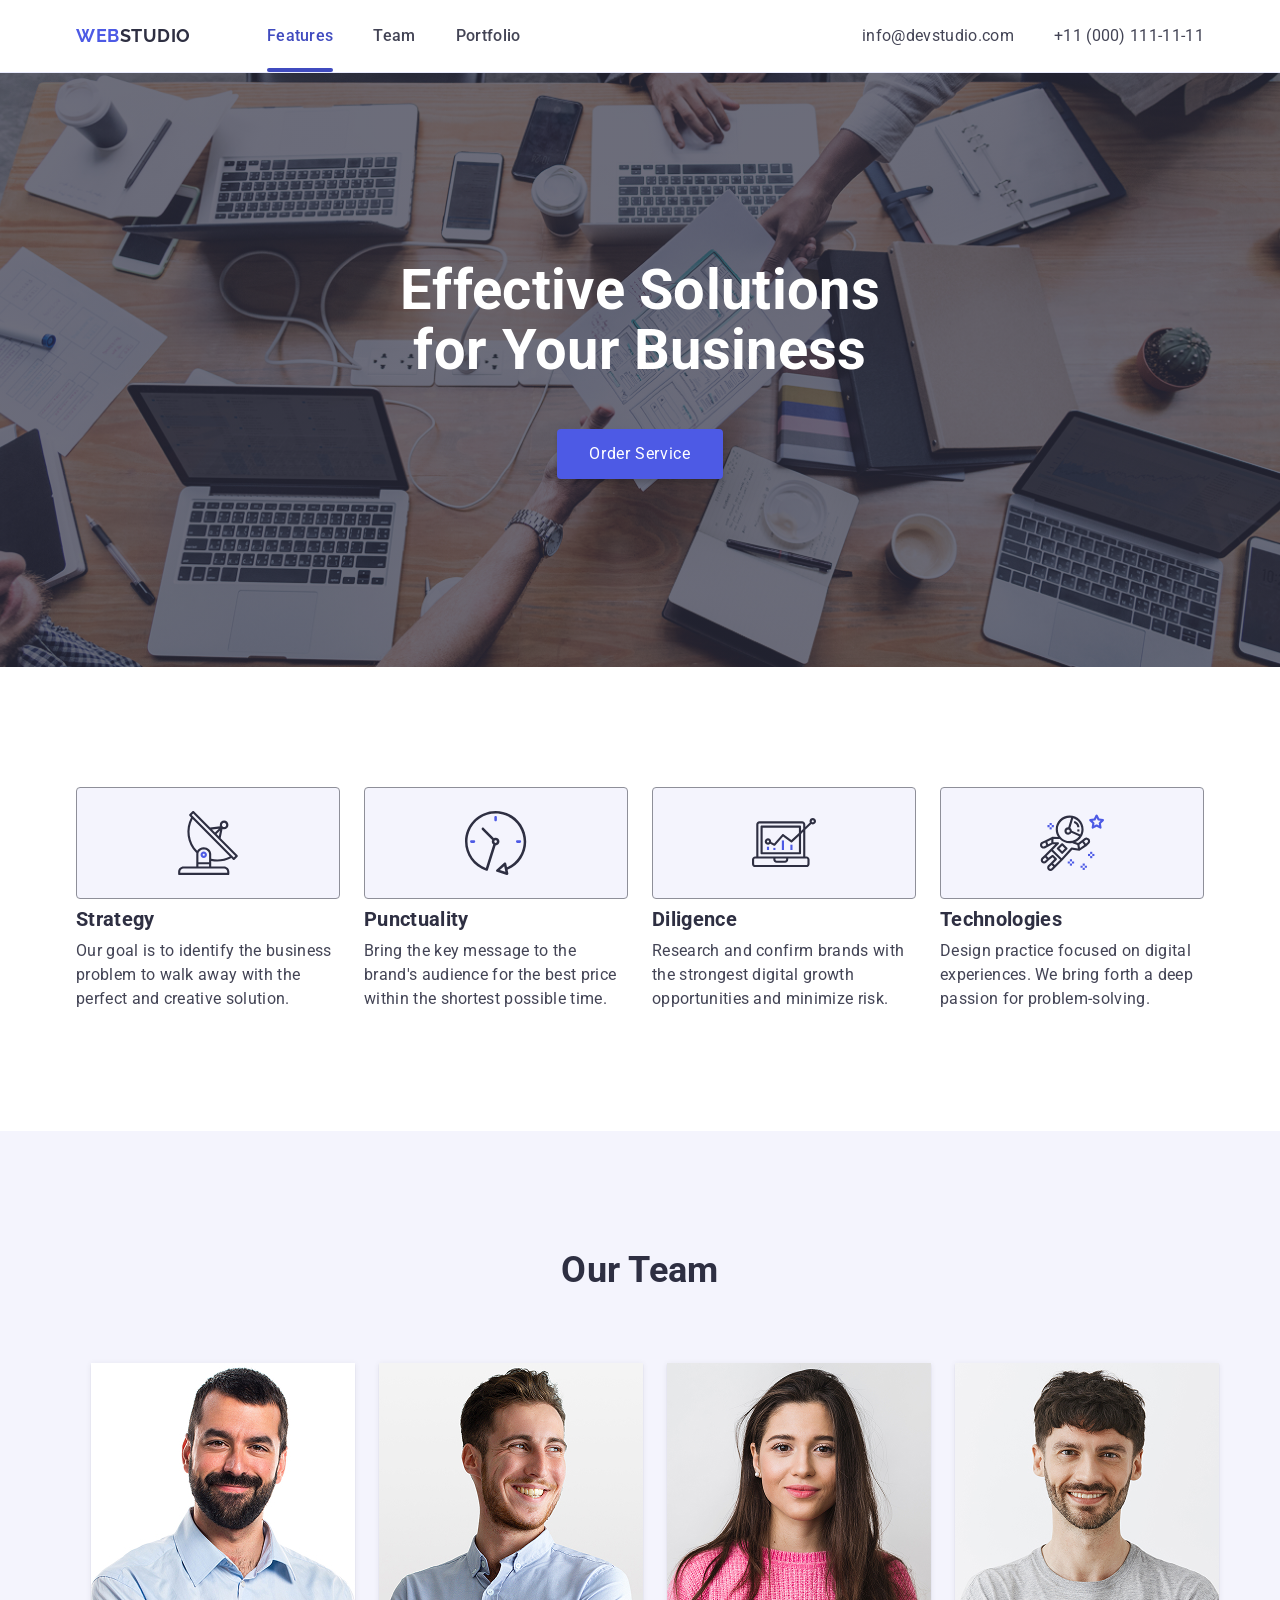
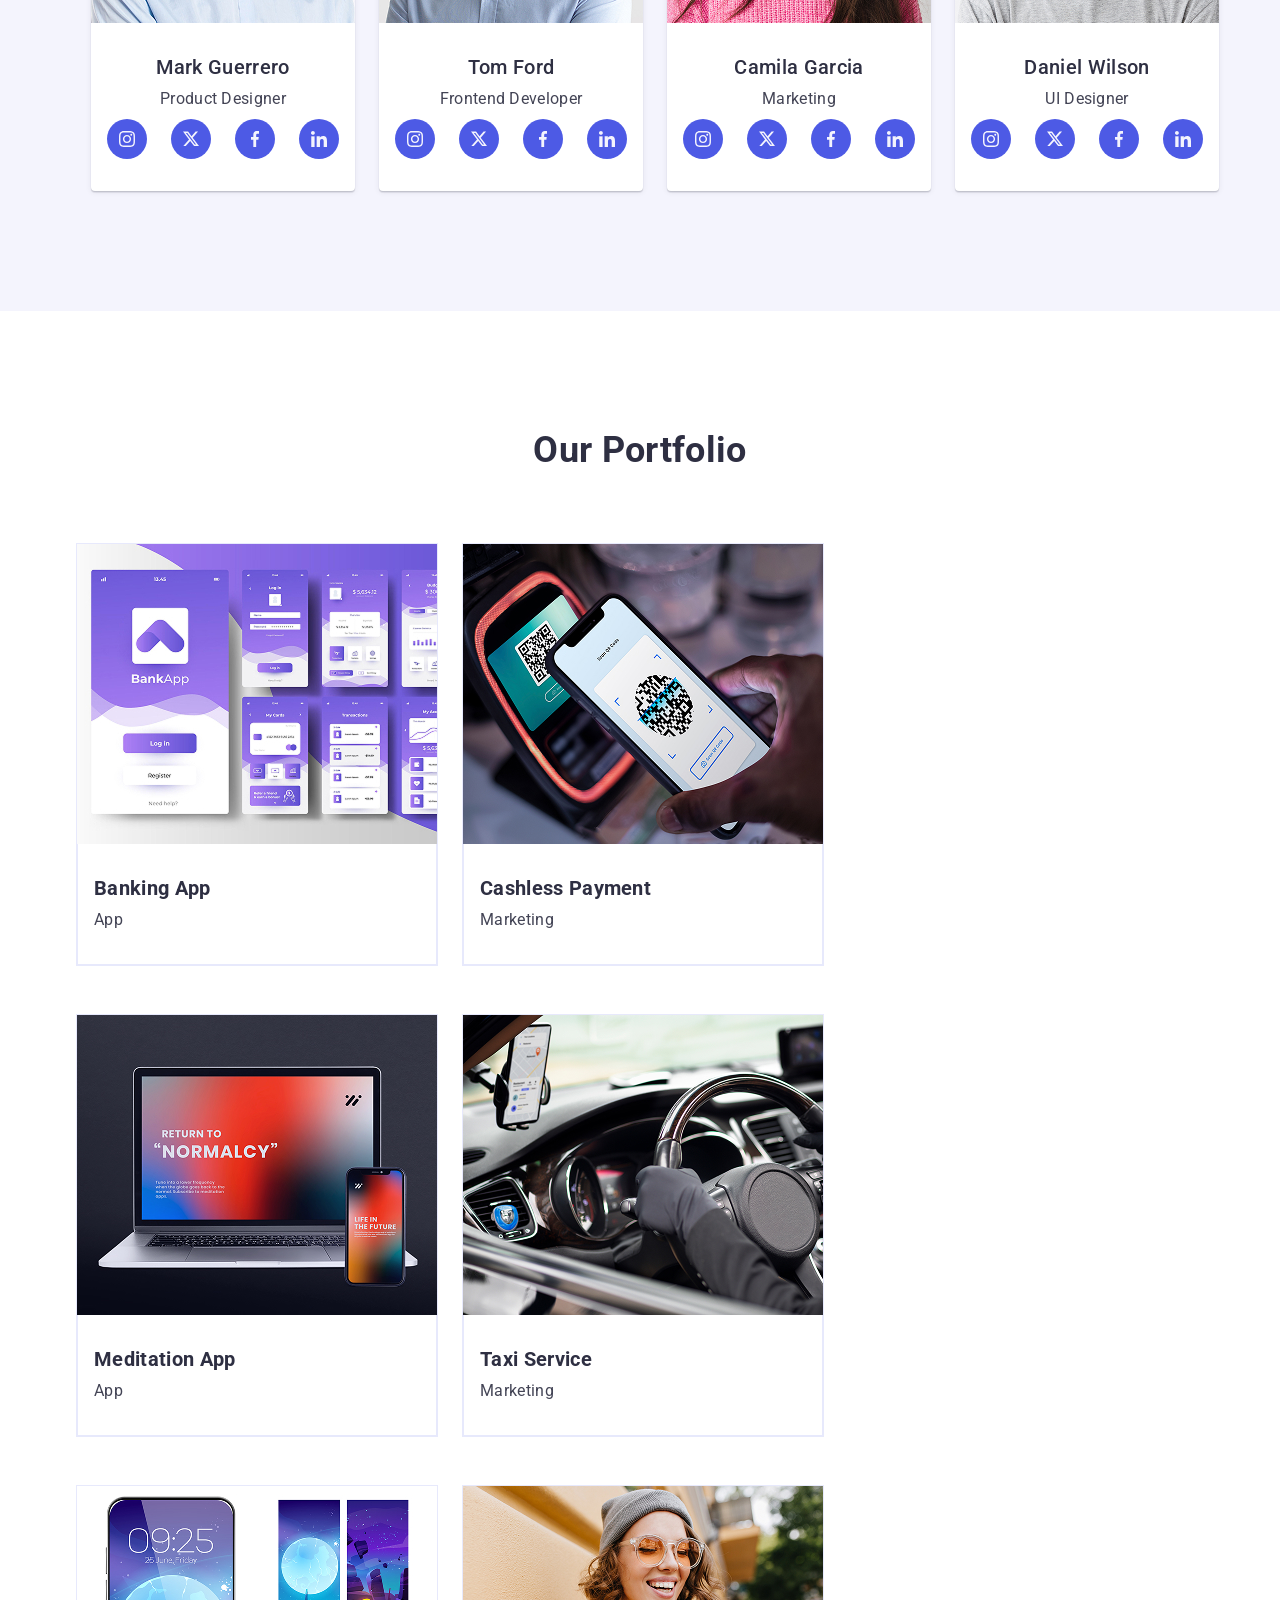
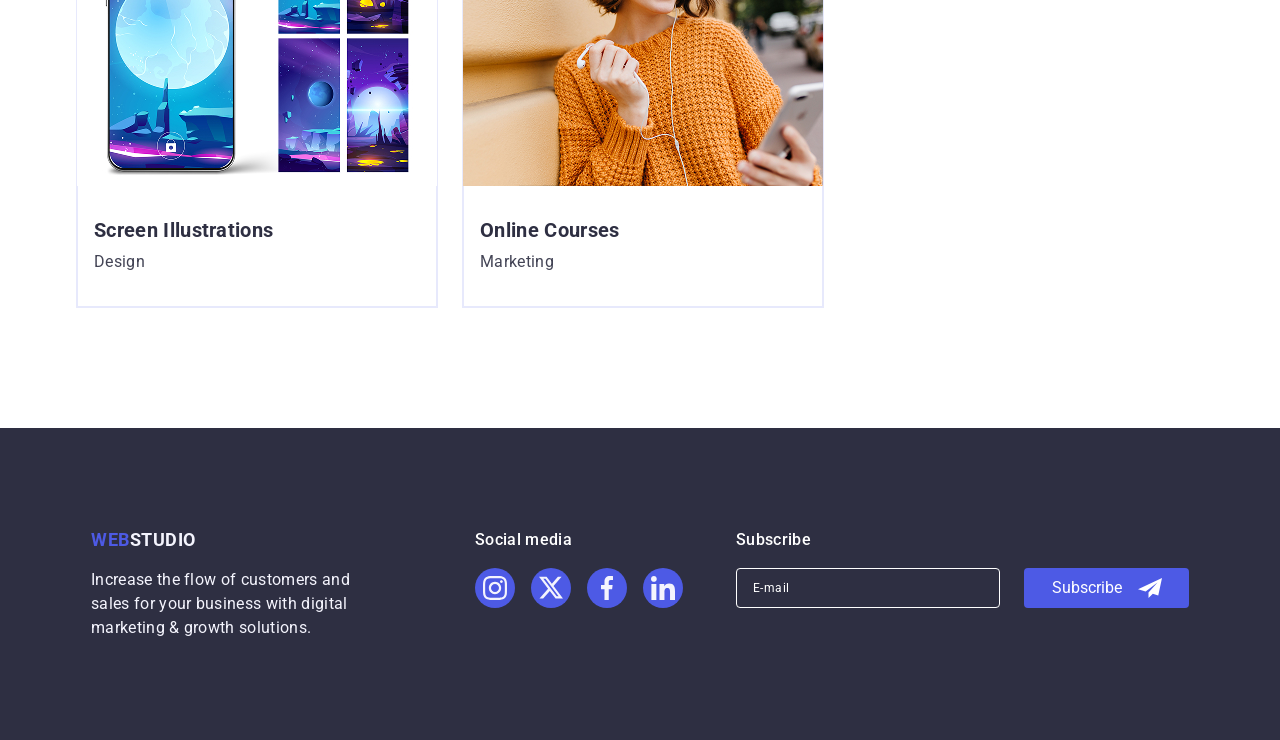
==== index.html @ a2578d46 "Initial commit" ====
<!doctype html>
<html lang="en">
  <head>
    <meta charset="UTF-8" />
    <meta name="viewport" content="width=device-width, initial-scale=1.0" />
    <title>WebStudio</title>
    <link rel="preconnect" href="https://fonts.googleapis.com" />
    <link rel="preconnect" href="https://fonts.gstatic.com" crossorigin />
    <link
      href="https://fonts.googleapis.com/css2?family=Raleway:ital,wght@0,100..900;1,100..900&family=Roboto:ital,wght@0,100..900;1,100..900&display=swap"
      rel="stylesheet"
    />
    <link
      rel="stylesheet"
      href="https://cdnjs.cloudflare.com/ajax/libs/modern-normalize/3.0.1/modern-normalize.min.css"
      integrity="sha512-q6WgHqiHlKyOqslT/lgBgodhd03Wp4BEqKeWnNtlOY4quzyG3VoQKFrieaCeSnuVseNKRGpGeDU3qPmabCANg=="
      crossorigin="anonymous"
      referrerpolicy="no-referrer"
    />
    <link rel="stylesheet" href="./css/main.css" />
  </head>
  <body>
    <!-- Header section-->
    <header class="header" id="header">
      <div class="container">
        <a class="logo" href="./index.html"
          ><span class="accent">Web</span>Studio</a
        >
        <nav class="main-nav">
          <ul class="main-nav-list">
            <li class="main-nav-item">
              <a class="main-nav-link current" href="#features">Features</a>
            </li>
            <li class="main-nav-item">
              <a class="main-nav-link" href="#team">Team</a>
            </li>
            <li class="main-nav-item">
              <a class="main-nav-link" href="#portfolio">Portfolio</a>
            </li>
          </ul>
        </nav>
        <address class="contacts">
          <ul class="contacts-list">
            <li class="contacts-item">
              <a class="contacts-link" href="mailto:info@devstudio.com"
                >info@devstudio.com</a
              >
            </li>
            <li class="contacts-item">
              <a class="contacts-link" href="tel:+110001111111"
                >+11 (000) 111-11-11</a
              >
            </li>
          </ul>
        </address>
      </div>
    </header>
    <!-- Main section-->
    <main>
      <!-- Hero section-->
      <section class="hero" id="hero">
        <div class="container">
          <h1 class="hero-title">Effective Solutions for Your Business</h1>
          <button class="button" type="button">Order&nbsp;Service</button>
        </div>
      </section>
      <!-- Features section-->
      <section class="features section" id="features">
        <div class="container">
          <h2 class="sr-only">Our features</h2>
          <ul class="features-list">
            <li class="features-item">
              <div class="features-wrapper">
                <svg class="features-icon" width="64" height="64">
                  <use href="./images/icons.svg#antena"></use>
                </svg>
              </div>
              <h3 class="features-title">Strategy</h3>
              <p class="features-text">
                Our goal is to identify the business problem to walk away with
                the perfect and creative solution.
              </p>
            </li>
            <li class="features-item">
              <div class="features-wrapper">
                <svg class="features-icon" width="64" height="64">
                  <use href="./images/icons.svg#clock"></use>
                </svg>
              </div>
              <h3 class="features-title">Punctuality</h3>
              <p class="features-text">
                Bring the key message to the brand's audience for the best price
                within the shortest possible time.
              </p>
            </li>
            <li class="features-item">
              <div class="features-wrapper">
                <svg class="features-icon" width="64" height="64">
                  <use href="./images/icons.svg#diagram"></use>
                </svg>
              </div>
              <h3 class="features-title">Diligence</h3>
              <p class="features-text">
                Research and confirm brands with the strongest digital growth
                opportunities and minimize risk.
              </p>
            </li>
            <li class="features-item">
              <div class="features-wrapper">
                <svg class="features-icon" width="64" height="64">
                  <use href="./images/icons.svg#astronaut"></use>
                </svg>
              </div>
              <h3 class="features-title">Technologies</h3>
              <p class="features-text">
                Design practice focused on digital experiences. We bring forth a
                deep passion for problem-solving.
              </p>
            </li>
          </ul>
        </div>
      </section>
      <!-- Team section-->
      <section class="team section" id="team">
        <div class="container">
          <h2 class="team-title">Our Team</h2>
          <ul class="team-list">
            <li class="team-item">
              <img
                class="team-image"
                src="./images/team-1.jpg"
                alt="Mark Guerrero"
                width="264"
                height="260"
              />
              <div class="card-content">
                <h3 class="team-caption">Mark Guerrero</h3>
                <p class="team-text">Product Designer</p>
                <ul class="socials">
                  <li class="socials-item">
                    <a
                      class="socials-link"
                      href="https://instagram.com"
                      target="_blank"
                      rel="noopener noreferrer"
                    >
                      <svg class="socials-icon" width="16" height="16">
                        <use href="./images/icons.svg#instagram"></use>
                      </svg>
                    </a>
                  </li>
                  <li class="socials-item">
                    <a
                      class="socials-link"
                      href="https://twitter.com"
                      target="_blank"
                      rel="noopener noreferrer"
                    >
                      <svg class="socials-icon" width="16" height="16">
                        <use href="./images/icons.svg#twitter"></use>
                      </svg>
                    </a>
                  </li>
                  <li class="socials-item">
                    <a
                      class="socials-link"
                      href="https://facebook.com"
                      target="_blank"
                      rel="noopener noreferrer"
                    >
                      <svg class="socials-icon" width="16" height="16">
                        <use href="./images/icons.svg#facebook"></use>
                      </svg>
                    </a>
                  </li>
                  <li class="socials-item">
                    <a
                      class="socials-link"
                      href="https://linkedin.com"
                      target="_blank"
                      rel="noopener noreferrer"
                    >
                      <svg class="socials-icon" width="16" height="16">
                        <use href="./images/icons.svg#linkedin"></use>
                      </svg>
                    </a>
                  </li>
                </ul>
              </div>
            </li>

            <li class="team-item">
              <img
                class="team-image"
                src="./images/team-2.jpg"
                alt="Tom Ford"
                width="264"
                height="260"
              />

              <div class="card-content">
                <h3 class="team-caption">Tom Ford</h3>
                <p class="team-text">Frontend Developer</p>
                <ul class="socials">
                  <li class="socials-item">
                    <a
                      class="socials-link"
                      href="https://instagram.com"
                      target="_blank"
                      rel="noopener noreferrer"
                    >
                      <svg class="socials-icon" width="16" height="16">
                        <use href="./images/icons.svg#instagram"></use>
                      </svg>
                    </a>
                  </li>
                  <li class="socials-item">
                    <a
                      class="socials-link"
                      href="https://twitter.com"
                      target="_blank"
                      rel="noopener noreferrer"
                    >
                      <svg class="socials-icon" width="16" height="16">
                        <use href="./images/icons.svg#twitter"></use>
                      </svg>
                    </a>
                  </li>
                  <li class="socials-item">
                    <a
                      class="socials-link"
                      href="https://facebook.com"
                      target="_blank"
                      rel="noopener noreferrer"
                    >
                      <svg class="socials-icon" width="16" height="16">
                        <use href="./images/icons.svg#facebook"></use>
                      </svg>
                    </a>
                  </li>
                  <li class="socials-item">
                    <a
                      class="socials-link"
                      href="https://linkedin.com"
                      target="_blank"
                      rel="noopener noreferrer"
                    >
                      <svg class="socials-icon" width="16" height="16">
                        <use href="./images/icons.svg#linkedin"></use>
                      </svg>
                    </a>
                  </li>
                </ul>
              </div>
            </li>
            <li class="team-item">
              <img
                class="team-image"
                src="./images/team-3.jpg"
                alt="Camila Garcia"
                width="264"
                height="260"
              />
              <div class="card-content">
                <h3 class="team-caption">Camila Garcia</h3>
                <p class="team-text">Marketing</p>
                <ul class="socials">
                  <li class="socials-item">
                    <a
                      class="socials-link"
                      href="https://instagram.com"
                      target="_blank"
                      rel="noopener noreferrer"
                    >
                      <svg class="socials-icon" width="16" height="16">
                        <use href="./images/icons.svg#instagram"></use>
                      </svg>
                    </a>
                  </li>
                  <li class="socials-item">
                    <a
                      class="socials-link"
                      href="https://twitter.com"
                      target="_blank"
                      rel="noopener noreferrer"
                    >
                      <svg class="socials-icon" width="16" height="16">
                        <use href="./images/icons.svg#twitter"></use>
                      </svg>
                    </a>
                  </li>
                  <li class="socials-item">
                    <a
                      class="socials-link"
                      href="https://facebook.com"
                      target="_blank"
                      rel="noopener noreferrer"
                    >
                      <svg class="socials-icon" width="16" height="16">
                        <use href="./images/icons.svg#facebook"></use>
                      </svg>
                    </a>
                  </li>
                  <li class="socials-item">
                    <a
                      class="socials-link"
                      href="https://linkedin.com"
                      target="_blank"
                      rel="noopener noreferrer"
                    >
                      <svg class="socials-icon" width="16" height="16">
                        <use href="./images/icons.svg#linkedin"></use>
                      </svg>
                    </a>
                  </li>
                </ul>
              </div>
            </li>
            <li class="team-item">
              <img
                class="team-image"
                src="./images/team-4.jpg"
                alt="Daniel Wilson"
                width="264"
                height="260"
              />
              <div class="card-content">
                <h3 class="team-caption">Daniel Wilson</h3>
                <p class="team-text">UI Designer</p>
                <ul class="socials">
                  <li class="socials-item">
                    <a
                      class="socials-link"
                      href="https://instagram.com"
                      target="_blank"
                      rel="noopener noreferrer"
                    >
                      <svg class="socials-icon" width="16" height="16">
                        <use href="./images/icons.svg#instagram"></use>
                      </svg>
                    </a>
                  </li>
                  <li class="socials-item">
                    <a
                      class="socials-link"
                      href="https://twitter.com"
                      target="_blank"
                      rel="noopener noreferrer"
                    >
                      <svg class="socials-icon" width="16" height="16">
                        <use href="./images/icons.svg#twitter"></use>
                      </svg>
                    </a>
                  </li>
                  <li class="socials-item">
                    <a
                      class="socials-link"
                      href="https://facebook.com"
                      target="_blank"
                      rel="noopener noreferrer"
                    >
                      <svg class="socials-icon" width="16" height="16">
                        <use href="./images/icons.svg#facebook"></use>
                      </svg>
                    </a>
                  </li>
                  <li class="socials-item">
                    <a
                      class="socials-link"
                      href="https://linkedin.com"
                      target="_blank"
                      rel="noopener noreferrer"
                    >
                      <svg class="socials-icon" width="16" height="16">
                        <use href="./images/icons.svg#linkedin"></use>
                      </svg>
                    </a>
                  </li>
                </ul>
              </div>
            </li>
          </ul>
        </div>
      </section>
      <!--Portfolio section-->
      <section class="portfolio section" id="portfolio">
        <div class="container">
          <h2 class="portfolio-title">Our Portfolio</h2>
          <ul class="portfolio-list">
            <li class="portfolio-item">
              <div class="portfolio-thumb">
                <img
                  class="portfolio-ill"
                  src="./images/portfolio-1.jpg"
                  alt="Mobile banking app user interface"
                  width="360"
                  height="300"
                />
                <p class="overlay">
                  14 Stylish and User-Friendly App Design Concepts · Task
                  Manager App · Calorie Tracker App · Exotic Fruit Ecommerce App
                  · Cloud Storage App
                </p>
              </div>
              <div class="project-card">
                <h3 class="portfolio-caption">Banking App</h3>
                <p class="portfolio-text">App</p>
              </div>
            </li>
            <li class="portfolio-item">
              <div class="portfolio-thumb">
                <img
                  class="portfolio-ill"
                  src="./images/portfolio-2.jpg"
                  alt="Contactless payment using a smartphone at a terminal"
                  width="360"
                  height="300"
                />
                <p class="overlay">
                  14 Stylish and User-Friendly App Design Concepts · Task
                  Manager App · Calorie Tracker App · Exotic Fruit Ecommerce App
                  · Cloud Storage App
                </p>
              </div>
              <div class="project-card">
                <h3 class="portfolio-caption">Cashless Payment</h3>
                <p class="portfolio-text">Marketing</p>
              </div>
            </li>
            <li class="portfolio-item">
              <div class="portfolio-thumb">
                <img
                  class="portfolio-ill"
                  src="./images/portfolio-3.jpg"
                  alt="Laptop and smartphone showing the meditation app interface"
                  width="360"
                  height="300"
                />
                <p class="overlay">
                  14 Stylish and User-Friendly App Design Concepts · Task
                  Manager App · Calorie Tracker App · Exotic Fruit Ecommerce App
                  · Cloud Storage App
                </p>
              </div>
              <div class="project-card">
                <h3 class="portfolio-caption">Meditation App</h3>
                <p class="portfolio-text">App</p>
              </div>
            </li>
            <li class="portfolio-item">
              <div class="portfolio-thumb">
                <img
                  class="portfolio-ill"
                  src="./images/portfolio-4.jpg"
                  alt="Smartphone displaying a taxi app mouted on a car dashboard"
                  width="360"
                  height="300"
                />
                <p class="overlay">
                  14 Stylish and User-Friendly App Design Concepts · Task
                  Manager App · Calorie Tracker App · Exotic Fruit Ecommerce App
                  · Cloud Storage App
                </p>
              </div>
              <div class="project-card">
                <h3 class="portfolio-caption">Taxi Service</h3>
                <p class="portfolio-text">Marketing</p>
              </div>
            </li>
            <li class="portfolio-item">
              <div class="portfolio-thumb">
                <img
                  class="portfolio-ill"
                  src="./images/portfolio-5.jpg"
                  alt="Set of colorful digital illustrations on a smartphone screens"
                  width="360"
                  height="300"
                />
                <p class="overlay">
                  14 Stylish and User-Friendly App Design Concepts · Task
                  Manager App · Calorie Tracker App · Exotic Fruit Ecommerce App
                  · Cloud Storage App
                </p>
              </div>
              <div class="project-card">
                <h3 class="portfolio-caption">Screen Illustrations</h3>
                <p class="portfolio-text">Design</p>
              </div>
            </li>
            <li class="portfolio-item">
              <div class="portfolio-thumb">
                <img
                  class="portfolio-ill"
                  src="./images/portfolio-6.jpg"
                  alt="Smiling woman in a yellow sweater holding a smartphone"
                  width="360"
                  height="300"
                />
                <p class="overlay">
                  14 Stylish and User-Friendly App Design Concepts · Task
                  Manager App · Calorie Tracker App · Exotic Fruit Ecommerce App
                  · Cloud Storage App
                </p>
              </div>
              <div class="project-card">
                <h3 class="portfolio-caption">Online Courses</h3>
                <p class="portfolio-text">Marketing</p>
              </div>
            </li>
          </ul>
        </div>
      </section>
    </main>
    <!-- Footer section-->
    <footer class="footer" id="footer">
      <div class="container">
        <div class="footer-blok">
          <div class="footer-slogan">
            <a class="footer-logo" href="./index.html" rel="noopener noreferrer"
              ><span class="accent">Web</span>Studio</a
            >
            <p class="footer-text">
              Increase the flow of customers and sales for your business with
              digital marketing & growth solutions.
            </p>
          </div>

          <div class="footer-wrapper">
            <p class="footer-title">Social media</p>
            <ul class="socials socials-light">
              <li class="socials-item">
                <a
                  class="socials-link"
                  href="https://instagram.com"
                  target="_blank"
                  rel="noopener noreferrer"
                >
                  <svg class="socials-icon" width="24" height="24">
                    <use href="./images/icons.svg#instagram"></use>
                  </svg>
                </a>
              </li>
              <li class="socials-item">
                <a
                  class="socials-link"
                  href="https://twitter.com"
                  target="_blank"
                  rel="noopener noreferrer"
                >
                  <svg class="socials-icon" width="24" height="24">
                    <use href="./images/icons.svg#twitter"></use>
                  </svg>
                </a>
              </li>
              <li class="socials-item">
                <a
                  class="socials-link"
                  href="https://facebook.com"
                  target="_blank"
                  rel="noopener noreferrer"
                >
                  <svg class="socials-icon" width="24" height="24">
                    <use href="./images/icons.svg#facebook"></use>
                  </svg>
                </a>
              </li>
              <li class="socials-item">
                <a
                  class="socials-link"
                  href="https://linkedin.com"
                  target="_blank"
                  rel="noopener noreferrer"
                >
                  <svg class="socials-icon" width="24" height="24">
                    <use href="./images/icons.svg#linkedin"></use>
                  </svg>
                </a>
              </li>
            </ul>
          </div>
          <div class="footer-wrapper-form">
            <p class="footer-title-form">Subscribe</p>
            <form class="footer-form" name="subscription">
              <label class="footer-form-field">
                <input
                  class="footer-form-input"
                  type="email"
                  name="user_subscription"
                  placeholder="E-mail"
                />
              </label>
              <button class="footer-form-button" type="submit">
                Subscribe
                <svg class="button-icon" width="24" height="24">
                  <use href="./images/icons.svg#send"></use>
                </svg>
              </button>
            </form>
          </div>
        </div>
      </div>
    </footer>
    <!-- Modal window-->
    <div class="backdrop" id="modal">
      <div class="modal">
        <button class="modal-btn" type="button" aria-label="Close modal button">
          <svg class="modal-btn-icon" width="8" height="8">
            <use href="./images/icons.svg#close"></use>
          </svg>
        </button>
        <p class="modal-caption">
          Leave your contacts and we will call you back
        </p>
        <form class="modal-form" name="callback">
          <div class="modal-form-field">
            <label class="modal-form-label" for="user_name">Name</label>
            <div class="modal-form-wrapper">
              <input
                class="modal-form-input"
                type="text"
                id="user_name"
                name="user_name"
              />
              <svg class="modal-form-icon" width="18" height="24">
                <use href="./images/icons.svg#person"></use>
              </svg>
            </div>
          </div>
          <div class="modal-form-field">
            <label class="modal-form-label" for="user_phone">Phone</label>
            <div class="modal-form-wrapper">
              <input
                class="modal-form-input"
                type="tel"
                id="user_phone"
                name="user_phone"
              />
              <svg class="modal-form-icon" width="18" height="24">
                <use href="./images/icons.svg#phone"></use>
              </svg>
            </div>
          </div>
          <div class="modal-form-field">
            <label class="modal-form-label" for="user_email">Email</label>
            <div class="modal-form-wrapper">
              <input
                class="modal-form-input"
                type="email"
                id="user_email"
                name="user_email"
              />
              <svg class="modal-form-icon" width="18" height="24">
                <use href="./images/icons.svg#email"></use>
              </svg>
            </div>
          </div>
          <div class="modal-form-field">
            <label class="modal-form-label" for="user_comment">Comment</label>
            <div class="modal-form-wrapper">
              <textarea
                class="modal-form-comment"
                name="user_comment"
                id="user_comment"
                placeholder="Text input"
              ></textarea>
            </div>
          </div>
          <div class="modal-form-agreement">
            <input
              class="checkbox sr-only"
              type="checkbox"
              name="user_policy"
              id="user_policy"
            />
            <label class="modal-form-policy" for="user_policy">
              <span class="modal-form-checkbox">
                <svg class="modal-form-checkbox-icon" width="10" height="8">
                  <use href="./images/icons.svg#check-mark"></use>
                </svg>
              </span>
              I accept the terms and conditions of the
              <a
                class="modal-form-link"
                href="#"
                target="_blank"
                rel="noopener noreferrer"
                >Privacy Policy</a
              >
            </label>
          </div>
          <button class="button modal-btn-submit" type="submit">Send</button>
        </form>
      </div>
    </div>
  </body>
</html>
---- css/main.css ----
@import url("./common.css");

@import url("./header.css");
@import url("./hero.css");
@import url("./features.css");
@import url("./team.css");
@import url("./portfolio.css");
@import url("./footer.css");
@import url("./modal.css");
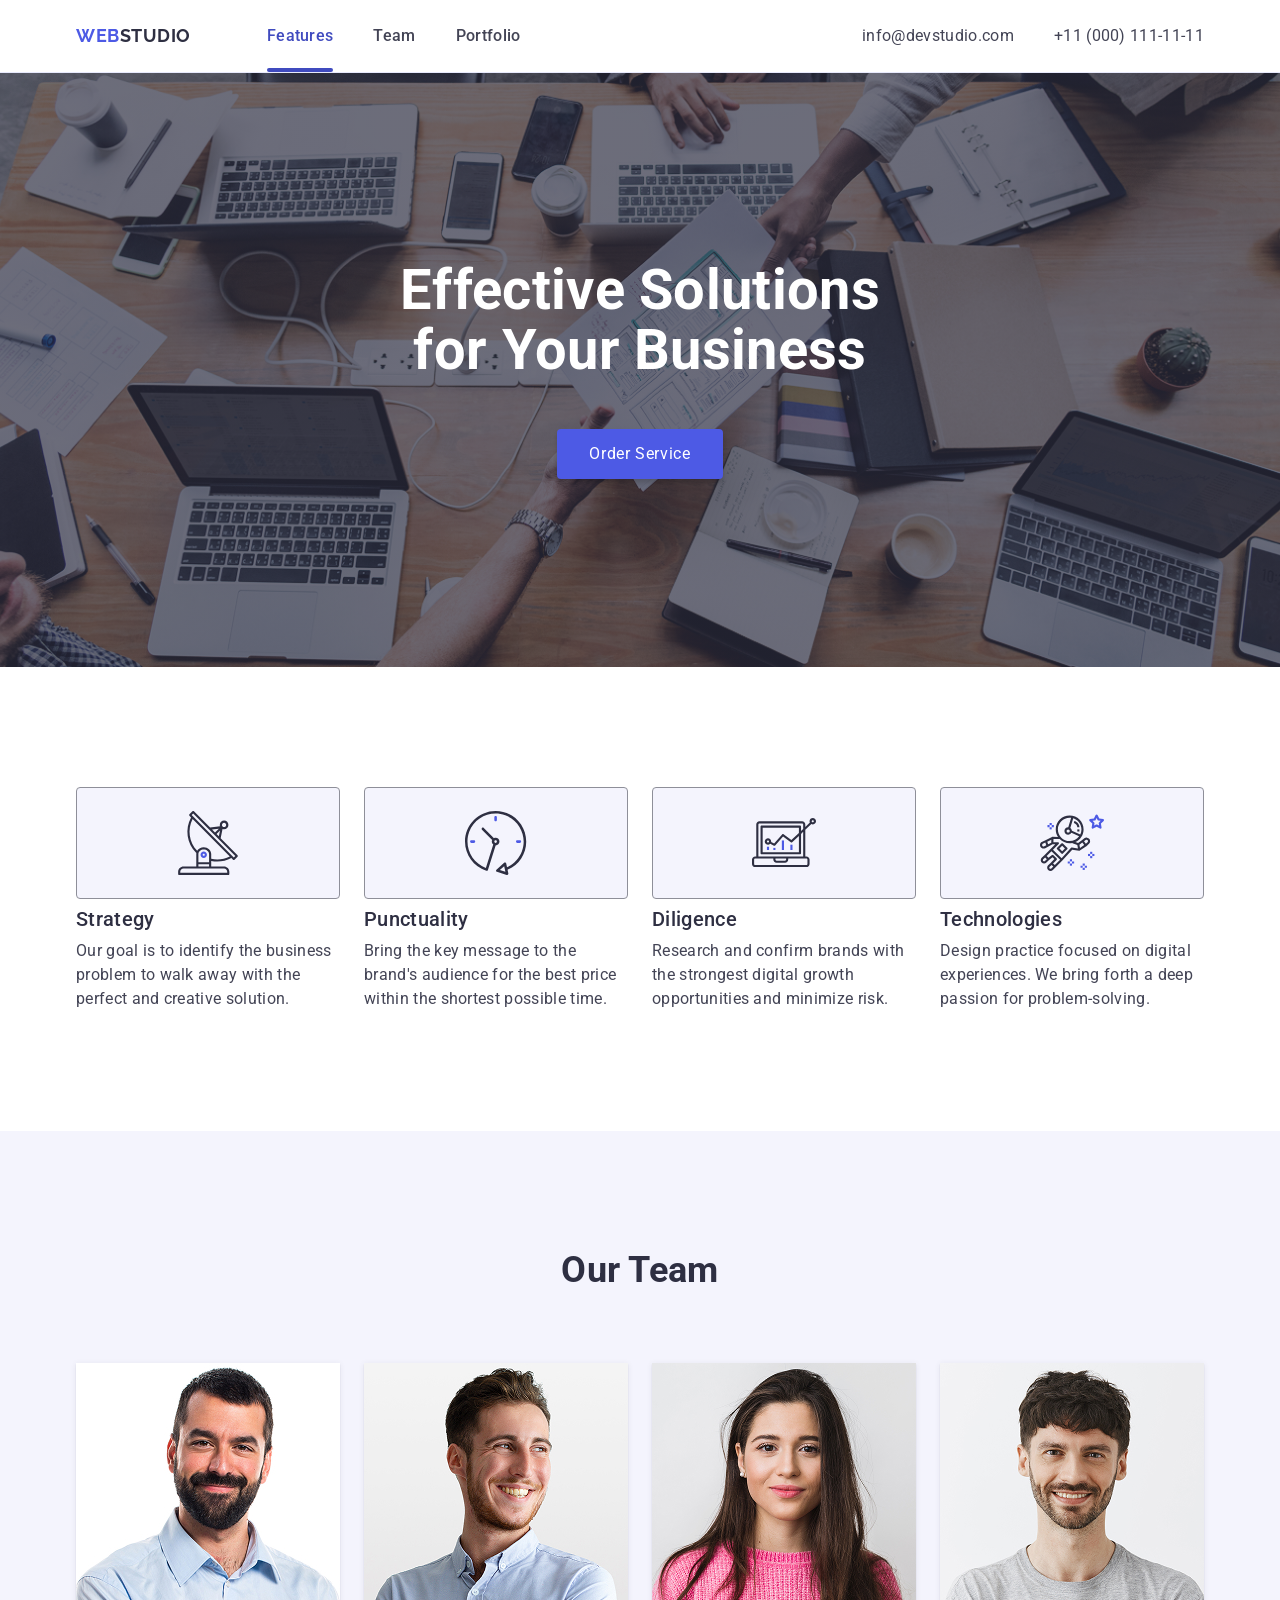
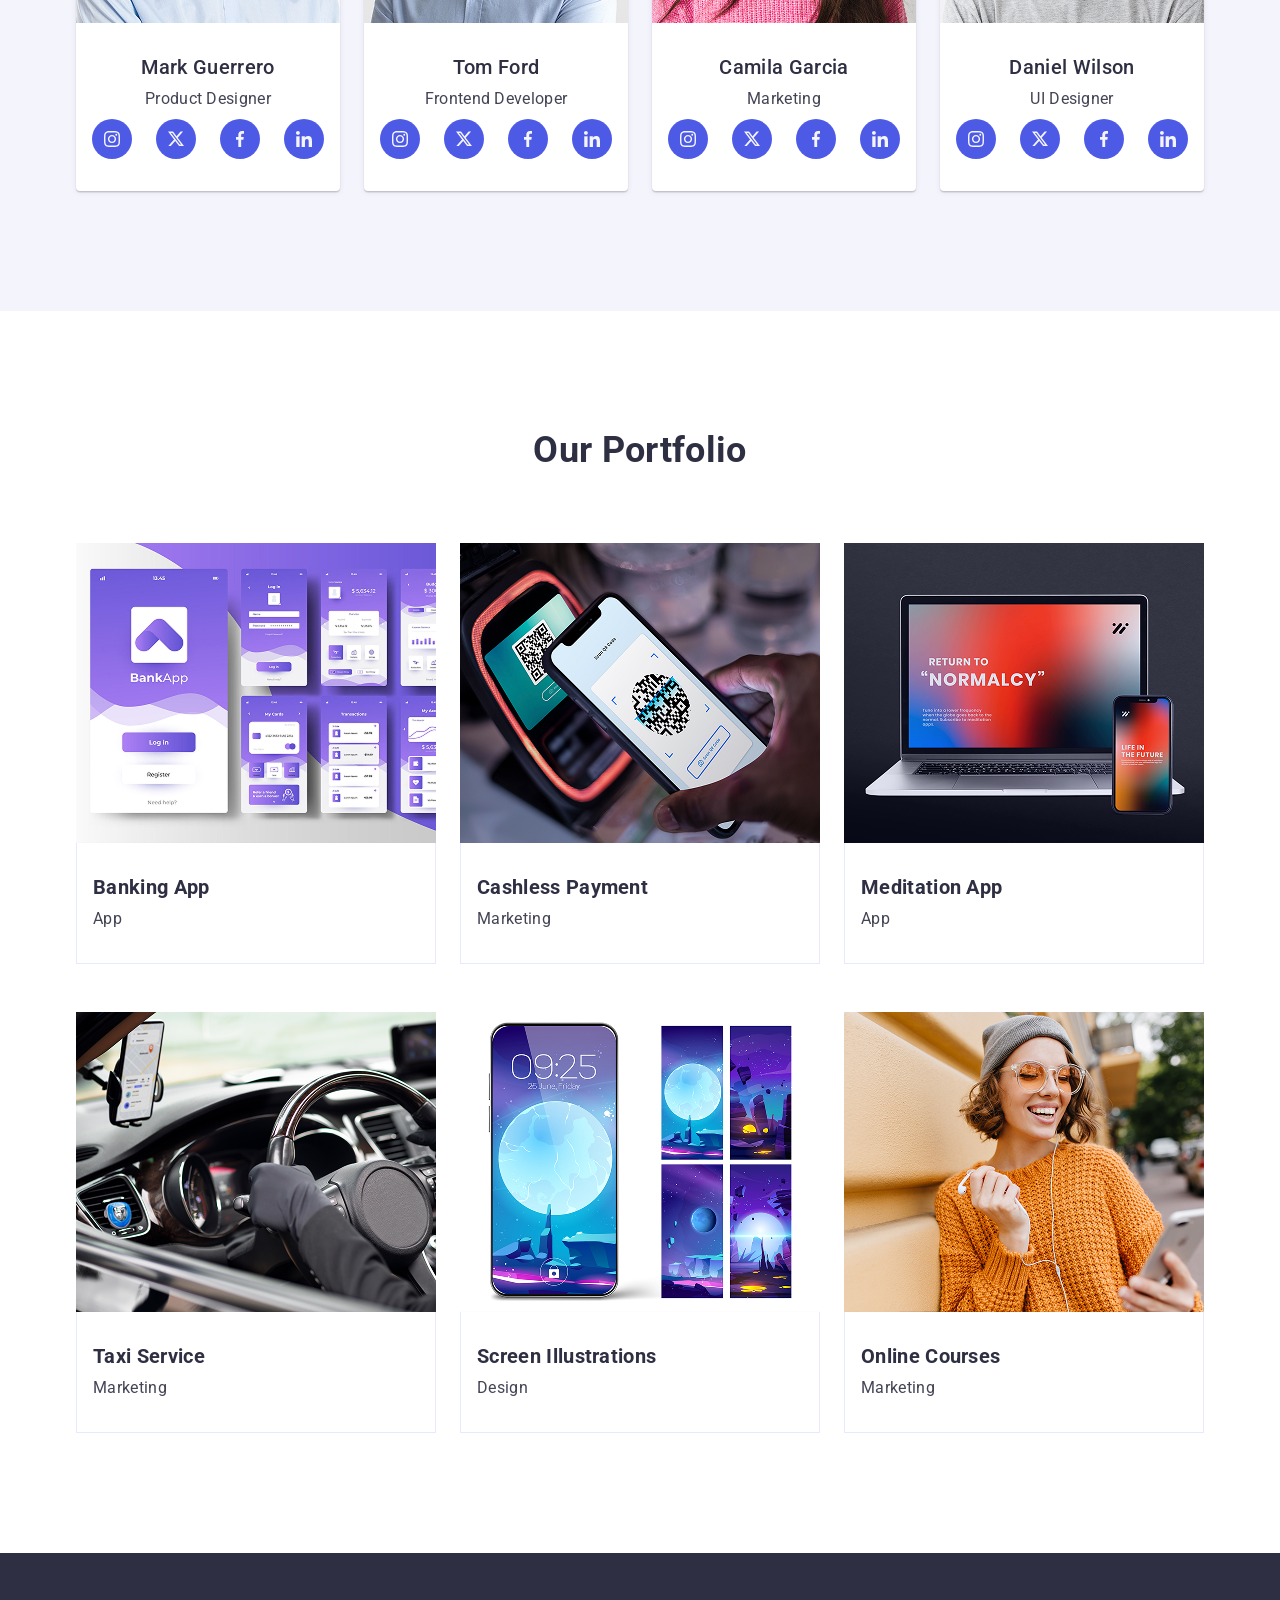
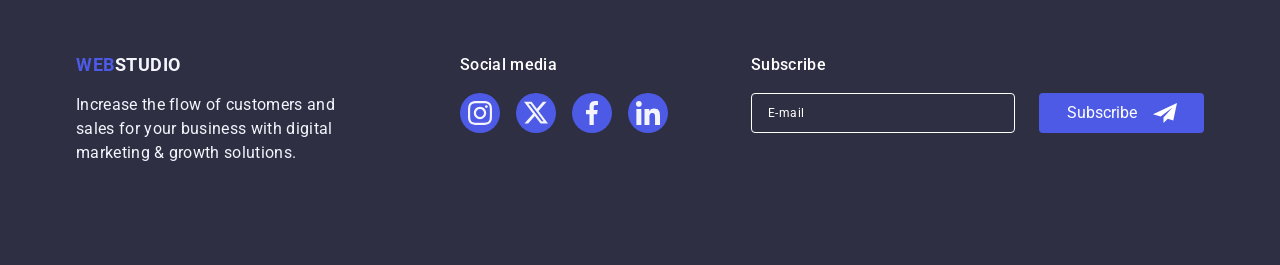
==== commit 8836f314: "Ready hm6" ====
--- a/index.html
+++ b/index.html
@@ -13,7 +13,7 @@
     <link
       rel="stylesheet"
       href="https://cdnjs.cloudflare.com/ajax/libs/modern-normalize/3.0.1/modern-normalize.min.css"
-      integrity="sha512-q6WgHqiHlKyOqslT/lgBgodhd03Wp4BEqKeWnNtlOY4quzyG3VoQKFrieaCeSnuVseNKRGpGeDU3qPmabCANg=="
+      integrity="sha512-q6WgHqiHlKyOqslT/lgBgodhd03Wp4BEqKeW6nNtlOY4quzyG3VoQKFrieaCeSnuVseNKRGpGeDU3qPmabCANg=="
       crossorigin="anonymous"
       referrerpolicy="no-referrer"
     />
@@ -26,6 +26,16 @@
         <a class="logo" href="./index.html"
           ><span class="accent">Web</span>Studio</a
         >
+        <button
+          class="mobile-menu-btn"
+          type="button"
+          aria-label="Open menu"
+          aria-controls="mobile-menu"
+        >
+          <svg class="mobile-menu-btn-icon" width="24" height="24">
+            <use href="./images/icons.svg#menu"></use>
+          </svg>
+        </button>
         <nav class="main-nav">
           <ul class="main-nav-list">
             <li class="main-nav-item">
@@ -129,6 +139,7 @@
               <img
                 class="team-image"
                 src="./images/team-1.jpg"
+                srcset="./images/team-1.jpg 1x, ./images/team-1@2x.jpg 2x"
                 alt="Mark Guerrero"
                 width="264"
                 height="260"
@@ -193,6 +204,7 @@
               <img
                 class="team-image"
                 src="./images/team-2.jpg"
+                srcset="./images/team-2.jpg 1x, ./images/team-2@2x.jpg 2x"
                 alt="Tom Ford"
                 width="264"
                 height="260"
@@ -257,6 +269,7 @@
               <img
                 class="team-image"
                 src="./images/team-3.jpg"
+                srcset="./images/team-3.jpg 1x, ./images/team-3@2x.jpg 2x"
                 alt="Camila Garcia"
                 width="264"
                 height="260"
@@ -320,6 +333,7 @@
               <img
                 class="team-image"
                 src="./images/team-4.jpg"
+                srcset="./images/team-4.jpg 1x, ./images/team-4@2x.jpg 2x"
                 alt="Daniel Wilson"
                 width="264"
                 height="260"
@@ -387,11 +401,12 @@
         <div class="container">
           <h2 class="portfolio-title">Our Portfolio</h2>
           <ul class="portfolio-list">
-            <li class="portfolio-item">
+            <li class="portfolio-item" tabindex="0">
               <div class="portfolio-thumb">
                 <img
                   class="portfolio-ill"
                   src="./images/portfolio-1.jpg"
+                  srcset="./images/portfolio-1.jpg 1x, ./images/portfolio-1@2x.jpg 2x"
                   alt="Mobile banking app user interface"
                   width="360"
                   height="300"
@@ -407,11 +422,12 @@
                 <p class="portfolio-text">App</p>
               </div>
             </li>
-            <li class="portfolio-item">
+            <li class="portfolio-item" tabindex="0">
               <div class="portfolio-thumb">
                 <img
                   class="portfolio-ill"
                   src="./images/portfolio-2.jpg"
+                  srcset="./images/portfolio-2.jpg 1x, ./images/portfolio-2@2x.jpg 2x"
                   alt="Contactless payment using a smartphone at a terminal"
                   width="360"
                   height="300"
@@ -427,11 +443,12 @@
                 <p class="portfolio-text">Marketing</p>
               </div>
             </li>
-            <li class="portfolio-item">
+            <li class="portfolio-item" tabindex="0">
               <div class="portfolio-thumb">
                 <img
                   class="portfolio-ill"
                   src="./images/portfolio-3.jpg"
+                  srcset="./images/portfolio-3.jpg 1x, ./images/portfolio-3@2x.jpg 2x"
                   alt="Laptop and smartphone showing the meditation app interface"
                   width="360"
                   height="300"
@@ -447,11 +464,12 @@
                 <p class="portfolio-text">App</p>
               </div>
             </li>
-            <li class="portfolio-item">
+            <li class="portfolio-item" tabindex="0">
               <div class="portfolio-thumb">
                 <img
                   class="portfolio-ill"
                   src="./images/portfolio-4.jpg"
+                  srcset="./images/portfolio-4.jpg 1x, ./images/portfolio-4@2x.jpg 2x"
                   alt="Smartphone displaying a taxi app mouted on a car dashboard"
                   width="360"
                   height="300"
@@ -467,11 +485,12 @@
                 <p class="portfolio-text">Marketing</p>
               </div>
             </li>
-            <li class="portfolio-item">
+            <li class="portfolio-item" tabindex="0">
               <div class="portfolio-thumb">
                 <img
                   class="portfolio-ill"
                   src="./images/portfolio-5.jpg"
+                  srcset="./images/portfolio-5.jpg 1x, ./images/portfolio-5@2x.jpg 2x"
                   alt="Set of colorful digital illustrations on a smartphone screens"
                   width="360"
                   height="300"
@@ -487,11 +506,12 @@
                 <p class="portfolio-text">Design</p>
               </div>
             </li>
-            <li class="portfolio-item">
+            <li class="portfolio-item" tabindex="0">
               <div class="portfolio-thumb">
                 <img
                   class="portfolio-ill"
                   src="./images/portfolio-6.jpg"
+                  srcset="./images/portfolio-6.jpg 1x, ./images/portfolio-6@2x.jpg 2x"
                   alt="Smiling woman in a yellow sweater holding a smartphone"
                   width="360"
                   height="300"
@@ -600,6 +620,94 @@
         </div>
       </div>
     </footer>
+    <!-- Mobile menu -->
+
+    <div class="mobile-menu" id="mobile-menu">
+      <div class="mobile-menu-container">
+        <button class="mobile-menu-btn" type="button" aria-label="Close menu">
+          <svg class="mobile-menu-btn-icon" width="24" height="24">
+            <use href="./images/icons.svg#close"></use>
+          </svg>
+        </button>
+        <ul class="mobile-menu-list">
+          <li class="mobile-menu-item">
+            <a href="#features" class="mobile-menu-link active">Features</a>
+          </li>
+          <li class="mobile-menu-item">
+            <a href="#team" class="mobile-menu-link">Team</a>
+          </li>
+          <li class="mobile-menu-item">
+            <a href="#portfolio" class="mobile-menu-link">Portfolio</a>
+          </li>
+        </ul>
+        <div class="mobile-menu-wrapper">
+          <address class="contacts">
+            <ul class="contacts-list">
+              <li class="contacts-item">
+                <a class="contacts-link active" href="mailto:info@devstudio.com"
+                  >info@devstudio.com</a
+                >
+              </li>
+              <li class="contacts-item">
+                <a class="contacts-link" href="tel:+110001111111"
+                  >+11 (000) 111-11-11</a
+                >
+              </li>
+            </ul>
+          </address>
+          <ul class="socials socials-light">
+            <li class="socials-item">
+              <a
+                class="socials-link"
+                href="https://instagram.com"
+                target="_blank"
+                rel="noopener noreferrer"
+              >
+                <svg class="socials-icon" width="24" height="24">
+                  <use href="./images/icons.svg#instagram"></use>
+                </svg>
+              </a>
+            </li>
+            <li class="socials-item">
+              <a
+                class="socials-link"
+                href="https://twitter.com"
+                target="_blank"
+                rel="noopener noreferrer"
+              >
+                <svg class="socials-icon" width="24" height="24">
+                  <use href="./images/icons.svg#twitter"></use>
+                </svg>
+              </a>
+            </li>
+            <li class="socials-item">
+              <a
+                class="socials-link"
+                href="https://facebook.com"
+                target="_blank"
+                rel="noopener noreferrer"
+              >
+                <svg class="socials-icon" width="24" height="24">
+                  <use href="./images/icons.svg#facebook"></use>
+                </svg>
+              </a>
+            </li>
+            <li class="socials-item">
+              <a
+                class="socials-link"
+                href="https://linkedin.com"
+                target="_blank"
+                rel="noopener noreferrer"
+              >
+                <svg class="socials-icon" width="24" height="24">
+                  <use href="./images/icons.svg#linkedin"></use>
+                </svg>
+              </a>
+            </li>
+          </ul>
+        </div>
+      </div>
+    </div>
     <!-- Modal window-->
     <div class="backdrop" id="modal">
       <div class="modal">
--- a/css/main.css
+++ b/css/main.css
@@ -7,3 +7,4 @@
 @import url("./portfolio.css");
 @import url("./footer.css");
 @import url("./modal.css");
+@import url("./mobile-menu.css");
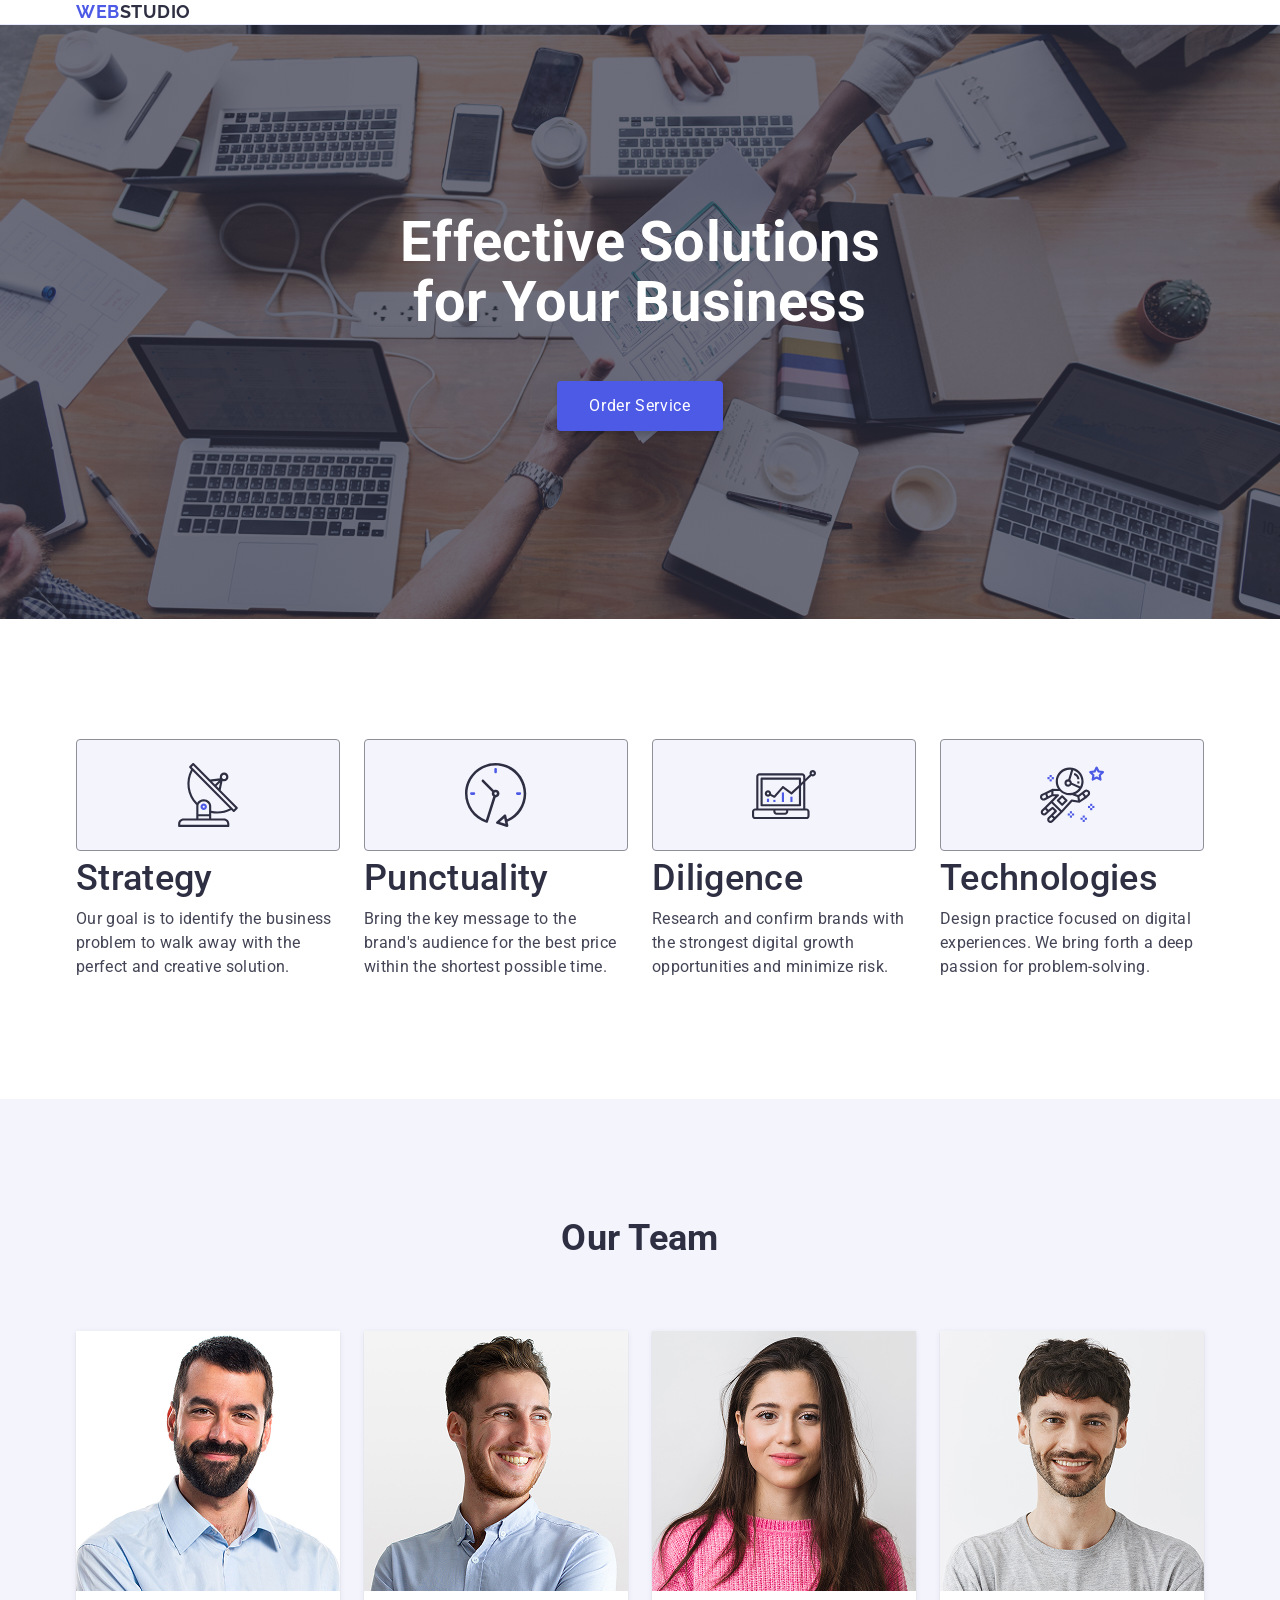
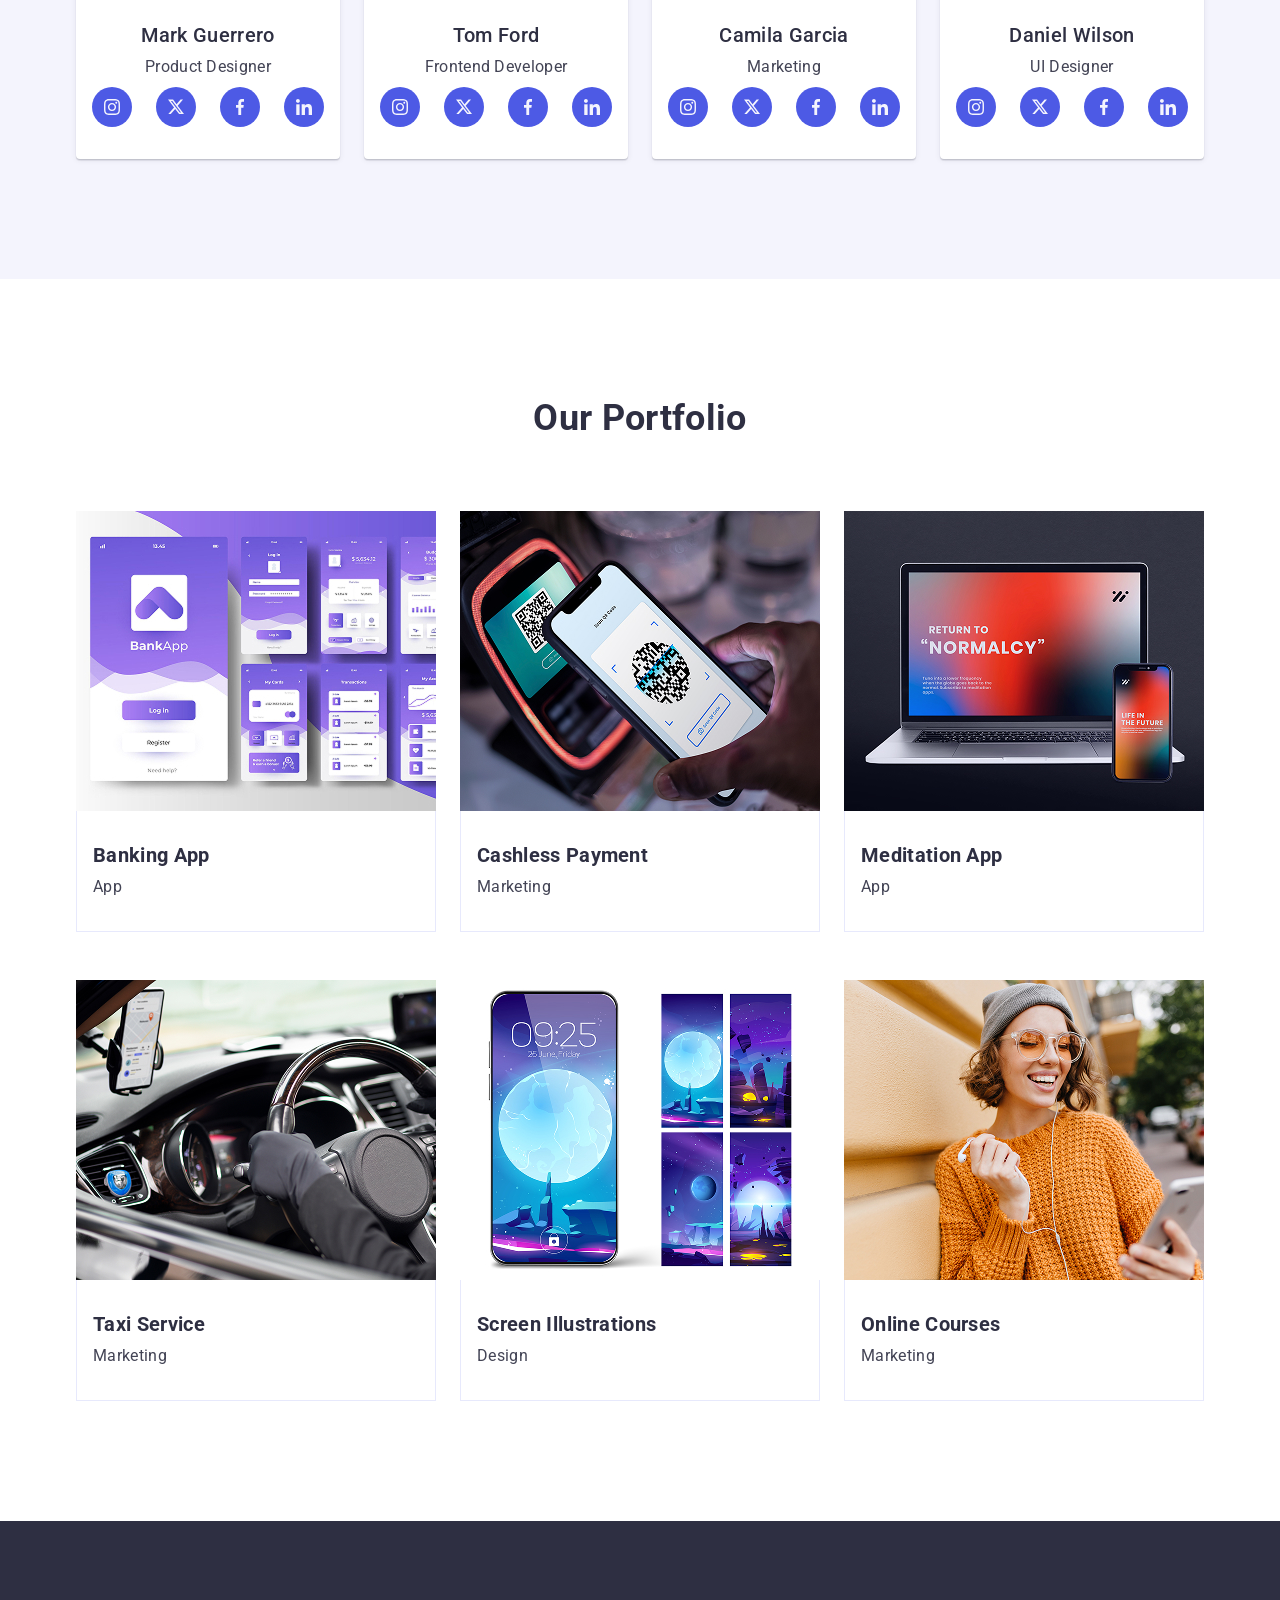
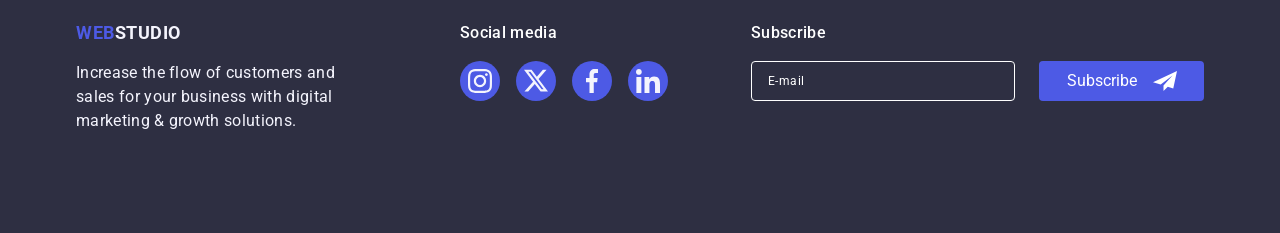
==== commit d1384ad2: "Fix bag" ====
--- a/index.html
+++ b/index.html
@@ -32,37 +32,37 @@
           aria-label="Open menu"
           aria-controls="mobile-menu"
         >
+          <nav class="main-nav">
+            <ul class="main-nav-list">
+              <li class="main-nav-item">
+                <a class="main-nav-link current" href="#features">Features</a>
+              </li>
+              <li class="main-nav-item">
+                <a class="main-nav-link" href="#team">Team</a>
+              </li>
+              <li class="main-nav-item">
+                <a class="main-nav-link" href="#portfolio">Portfolio</a>
+              </li>
+            </ul>
+          </nav>
+          <address class="contacts">
+            <ul class="contacts-list">
+              <li class="contacts-item">
+                <a class="contacts-link" href="mailto:info@devstudio.com"
+                  >info@devstudio.com</a
+                >
+              </li>
+              <li class="contacts-item">
+                <a class="contacts-link" href="tel:+110001111111"
+                  >+11 (000) 111-11-11</a
+                >
+              </li>
+            </ul>
+          </address>
           <svg class="mobile-menu-btn-icon" width="24" height="24">
             <use href="./images/icons.svg#menu"></use>
           </svg>
         </button>
-        <nav class="main-nav">
-          <ul class="main-nav-list">
-            <li class="main-nav-item">
-              <a class="main-nav-link current" href="#features">Features</a>
-            </li>
-            <li class="main-nav-item">
-              <a class="main-nav-link" href="#team">Team</a>
-            </li>
-            <li class="main-nav-item">
-              <a class="main-nav-link" href="#portfolio">Portfolio</a>
-            </li>
-          </ul>
-        </nav>
-        <address class="contacts">
-          <ul class="contacts-list">
-            <li class="contacts-item">
-              <a class="contacts-link" href="mailto:info@devstudio.com"
-                >info@devstudio.com</a
-              >
-            </li>
-            <li class="contacts-item">
-              <a class="contacts-link" href="tel:+110001111111"
-                >+11 (000) 111-11-11</a
-              >
-            </li>
-          </ul>
-        </address>
       </div>
     </header>
     <!-- Main section-->
@@ -406,7 +406,10 @@
                 <img
                   class="portfolio-ill"
                   src="./images/portfolio-1.jpg"
-                  srcset="./images/portfolio-1.jpg 1x, ./images/portfolio-1@2x.jpg 2x"
+                  srcset="
+                    ./images/portfolio-1.jpg    1x,
+                    ./images/portfolio-1@2x.jpg 2x
+                  "
                   alt="Mobile banking app user interface"
                   width="360"
                   height="300"
@@ -427,7 +430,10 @@
                 <img
                   class="portfolio-ill"
                   src="./images/portfolio-2.jpg"
-                  srcset="./images/portfolio-2.jpg 1x, ./images/portfolio-2@2x.jpg 2x"
+                  srcset="
+                    ./images/portfolio-2.jpg    1x,
+                    ./images/portfolio-2@2x.jpg 2x
+                  "
                   alt="Contactless payment using a smartphone at a terminal"
                   width="360"
                   height="300"
@@ -448,7 +454,10 @@
                 <img
                   class="portfolio-ill"
                   src="./images/portfolio-3.jpg"
-                  srcset="./images/portfolio-3.jpg 1x, ./images/portfolio-3@2x.jpg 2x"
+                  srcset="
+                    ./images/portfolio-3.jpg    1x,
+                    ./images/portfolio-3@2x.jpg 2x
+                  "
                   alt="Laptop and smartphone showing the meditation app interface"
                   width="360"
                   height="300"
@@ -469,7 +478,10 @@
                 <img
                   class="portfolio-ill"
                   src="./images/portfolio-4.jpg"
-                  srcset="./images/portfolio-4.jpg 1x, ./images/portfolio-4@2x.jpg 2x"
+                  srcset="
+                    ./images/portfolio-4.jpg    1x,
+                    ./images/portfolio-4@2x.jpg 2x
+                  "
                   alt="Smartphone displaying a taxi app mouted on a car dashboard"
                   width="360"
                   height="300"
@@ -490,7 +502,10 @@
                 <img
                   class="portfolio-ill"
                   src="./images/portfolio-5.jpg"
-                  srcset="./images/portfolio-5.jpg 1x, ./images/portfolio-5@2x.jpg 2x"
+                  srcset="
+                    ./images/portfolio-5.jpg    1x,
+                    ./images/portfolio-5@2x.jpg 2x
+                  "
                   alt="Set of colorful digital illustrations on a smartphone screens"
                   width="360"
                   height="300"
@@ -511,7 +526,10 @@
                 <img
                   class="portfolio-ill"
                   src="./images/portfolio-6.jpg"
-                  srcset="./images/portfolio-6.jpg 1x, ./images/portfolio-6@2x.jpg 2x"
+                  srcset="
+                    ./images/portfolio-6.jpg    1x,
+                    ./images/portfolio-6@2x.jpg 2x
+                  "
                   alt="Smiling woman in a yellow sweater holding a smartphone"
                   width="360"
                   height="300"
@@ -534,89 +552,87 @@
     <!-- Footer section-->
     <footer class="footer" id="footer">
       <div class="container">
-        <div class="footer-blok">
-          <div class="footer-slogan">
-            <a class="footer-logo" href="./index.html" rel="noopener noreferrer"
-              ><span class="accent">Web</span>Studio</a
-            >
-            <p class="footer-text">
-              Increase the flow of customers and sales for your business with
-              digital marketing & growth solutions.
-            </p>
-          </div>
+        <div class="footer-slogan">
+          <a class="footer-logo" href="./index.html" rel="noopener noreferrer"
+            ><span class="accent">Web</span>Studio</a
+          >
+          <p class="footer-text">
+            Increase the flow of customers and sales for your business with
+            digital marketing & growth solutions.
+          </p>
+        </div>
 
-          <div class="footer-wrapper">
-            <p class="footer-title">Social media</p>
-            <ul class="socials socials-light">
-              <li class="socials-item">
-                <a
-                  class="socials-link"
-                  href="https://instagram.com"
-                  target="_blank"
-                  rel="noopener noreferrer"
-                >
-                  <svg class="socials-icon" width="24" height="24">
-                    <use href="./images/icons.svg#instagram"></use>
-                  </svg>
-                </a>
-              </li>
-              <li class="socials-item">
-                <a
-                  class="socials-link"
-                  href="https://twitter.com"
-                  target="_blank"
-                  rel="noopener noreferrer"
-                >
-                  <svg class="socials-icon" width="24" height="24">
-                    <use href="./images/icons.svg#twitter"></use>
-                  </svg>
-                </a>
-              </li>
-              <li class="socials-item">
-                <a
-                  class="socials-link"
-                  href="https://facebook.com"
-                  target="_blank"
-                  rel="noopener noreferrer"
-                >
-                  <svg class="socials-icon" width="24" height="24">
-                    <use href="./images/icons.svg#facebook"></use>
-                  </svg>
-                </a>
-              </li>
-              <li class="socials-item">
-                <a
-                  class="socials-link"
-                  href="https://linkedin.com"
-                  target="_blank"
-                  rel="noopener noreferrer"
-                >
-                  <svg class="socials-icon" width="24" height="24">
-                    <use href="./images/icons.svg#linkedin"></use>
-                  </svg>
-                </a>
-              </li>
-            </ul>
-          </div>
-          <div class="footer-wrapper-form">
-            <p class="footer-title-form">Subscribe</p>
-            <form class="footer-form" name="subscription">
-              <label class="footer-form-field">
-                <input
-                  class="footer-form-input"
-                  type="email"
-                  name="user_subscription"
-                  placeholder="E-mail"
-                />
-              </label>
-              <button class="footer-form-button" type="submit">
-                Subscribe
-                <svg class="button-icon" width="24" height="24">
-                  <use href="./images/icons.svg#send"></use>
-                </svg>
-              </button>
-            </form>
-          </div>
+        <div class="footer-wrapper">
+          <p class="footer-title">Social media</p>
+          <ul class="socials socials-light">
+            <li class="socials-item">
+              <a
+                class="socials-link"
+                href="https://instagram.com"
+                target="_blank"
+                rel="noopener noreferrer"
+              >
+                <svg class="socials-icon" width="24" height="24">
+                  <use href="./images/icons.svg#instagram"></use>
+                </svg>
+              </a>
+            </li>
+            <li class="socials-item">
+              <a
+                class="socials-link"
+                href="https://twitter.com"
+                target="_blank"
+                rel="noopener noreferrer"
+              >
+                <svg class="socials-icon" width="24" height="24">
+                  <use href="./images/icons.svg#twitter"></use>
+                </svg>
+              </a>
+            </li>
+            <li class="socials-item">
+              <a
+                class="socials-link"
+                href="https://facebook.com"
+                target="_blank"
+                rel="noopener noreferrer"
+              >
+                <svg class="socials-icon" width="24" height="24">
+                  <use href="./images/icons.svg#facebook"></use>
+                </svg>
+              </a>
+            </li>
+            <li class="socials-item">
+              <a
+                class="socials-link"
+                href="https://linkedin.com"
+                target="_blank"
+                rel="noopener noreferrer"
+              >
+                <svg class="socials-icon" width="24" height="24">
+                  <use href="./images/icons.svg#linkedin"></use>
+                </svg>
+              </a>
+            </li>
+          </ul>
+        </div>
+        <div class="footer-wrapper-form">
+          <p class="footer-title-form">Subscribe</p>
+          <form class="footer-form" name="subscription">
+            <label class="footer-form-field">
+              <input
+                class="footer-form-input"
+                type="email"
+                name="user_subscription"
+                placeholder="E-mail"
+              />
+            </label>
+            <button class="footer-form-button" type="submit">
+              Subscribe
+              <svg class="button-icon" width="24" height="24">
+                <use href="./images/icons.svg#send"></use>
+              </svg>
+            </button>
+          </form>
         </div>
       </div>
     </footer>
@@ -625,32 +641,34 @@
     <div class="mobile-menu" id="mobile-menu">
       <div class="mobile-menu-container">
         <button class="mobile-menu-btn" type="button" aria-label="Close menu">
-          <svg class="mobile-menu-btn-icon" width="24" height="24">
+          <svg class="mobile-menu-btn-icon" width="8" height="8">
             <use href="./images/icons.svg#close"></use>
           </svg>
         </button>
-        <ul class="mobile-menu-list">
-          <li class="mobile-menu-item">
-            <a href="#features" class="mobile-menu-link active">Features</a>
-          </li>
-          <li class="mobile-menu-item">
-            <a href="#team" class="mobile-menu-link">Team</a>
-          </li>
-          <li class="mobile-menu-item">
-            <a href="#portfolio" class="mobile-menu-link">Portfolio</a>
-          </li>
-        </ul>
+        <nav>
+          <ul class="mobile-menu-list">
+            <li class="mobile-menu-item">
+              <a href="#features" class="mobile-menu-link active">Features</a>
+            </li>
+            <li class="mobile-menu-item">
+              <a href="#team" class="mobile-menu-link">Team</a>
+            </li>
+            <li class="mobile-menu-item">
+              <a href="#portfolio" class="mobile-menu-link">Portfolio</a>
+            </li>
+          </ul>
+        </nav>
         <div class="mobile-menu-wrapper">
           <address class="contacts">
             <ul class="contacts-list">
               <li class="contacts-item">
-                <a class="contacts-link active" href="mailto:info@devstudio.com"
-                  >info@devstudio.com</a
+                <a class="contacts-link active" href="tel:+110001111111"
+                  >+11 (000) 111-11-11</a
                 >
               </li>
               <li class="contacts-item">
-                <a class="contacts-link" href="tel:+110001111111"
-                  >+11 (000) 111-11-11</a
+                <a class="contacts-link" href="mailto:info@devstudio.com"
+                  >info@devstudio.com</a
                 >
               </li>
             </ul>
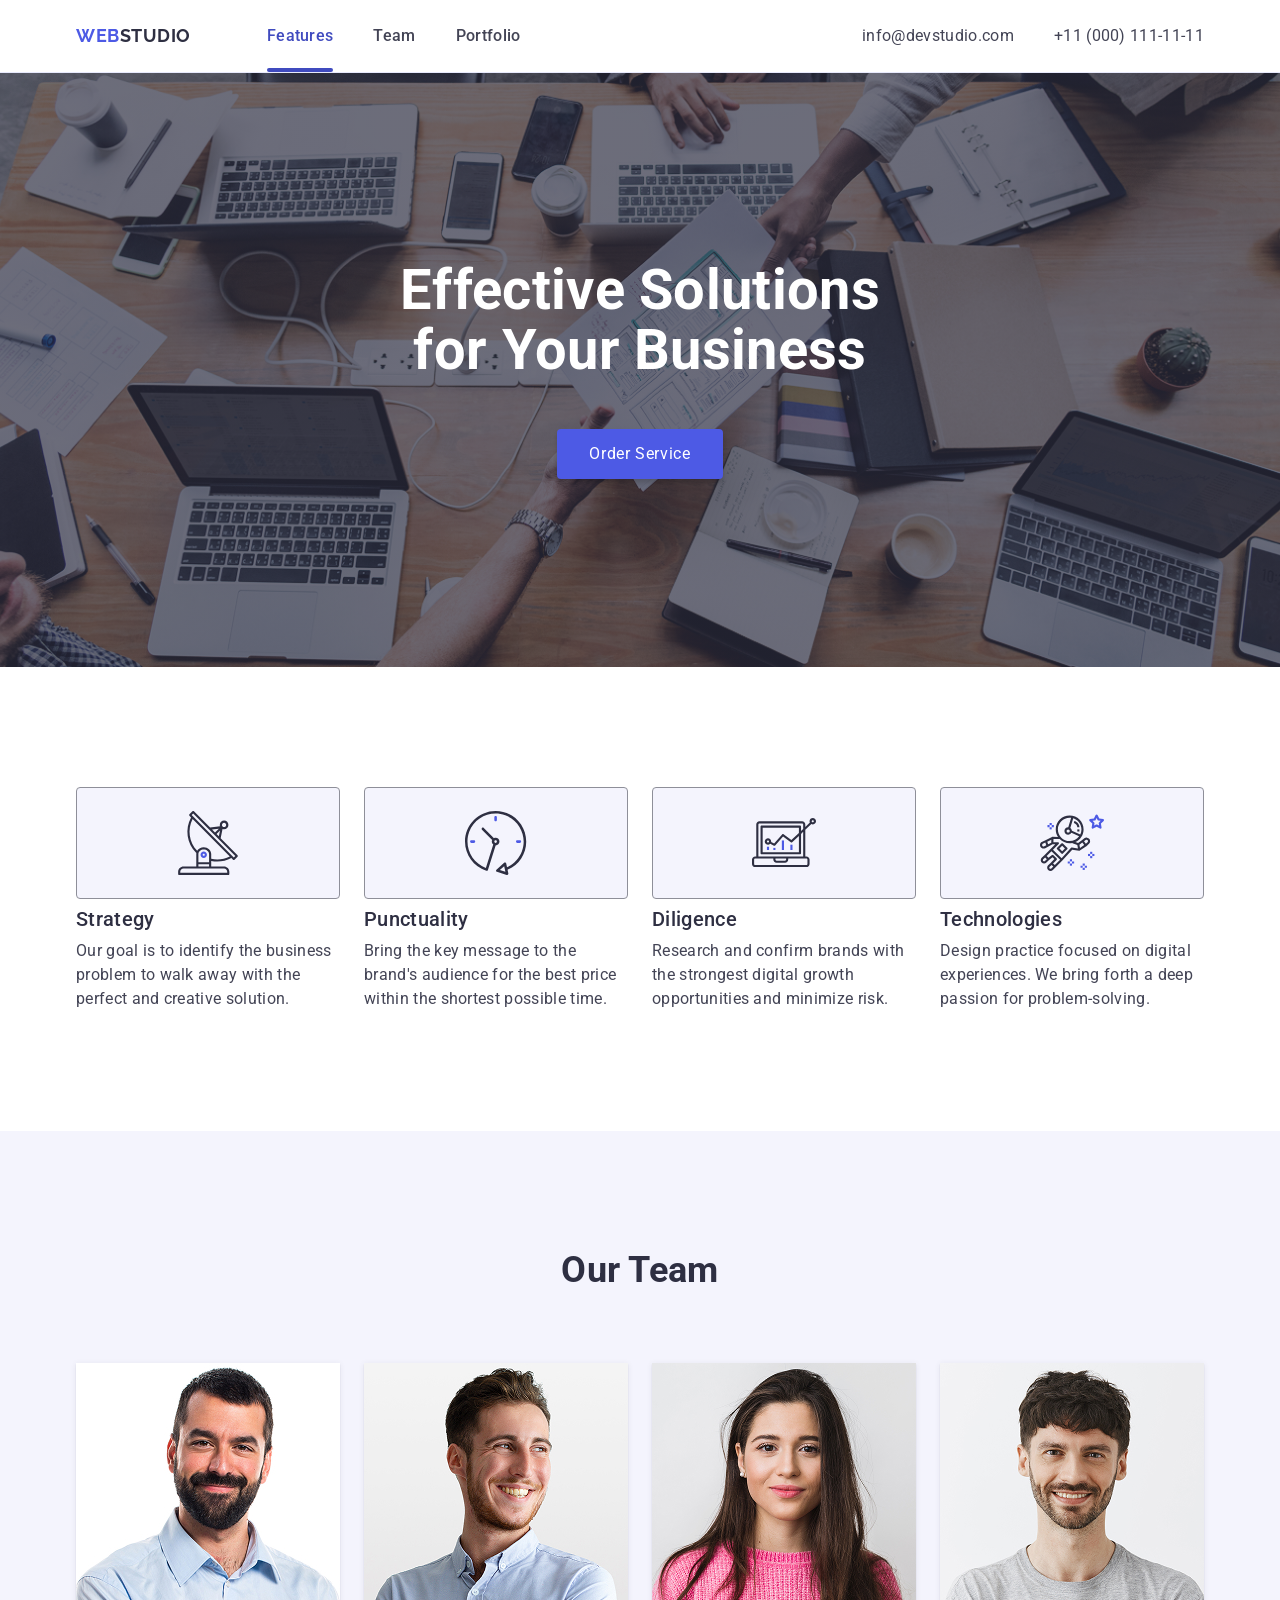
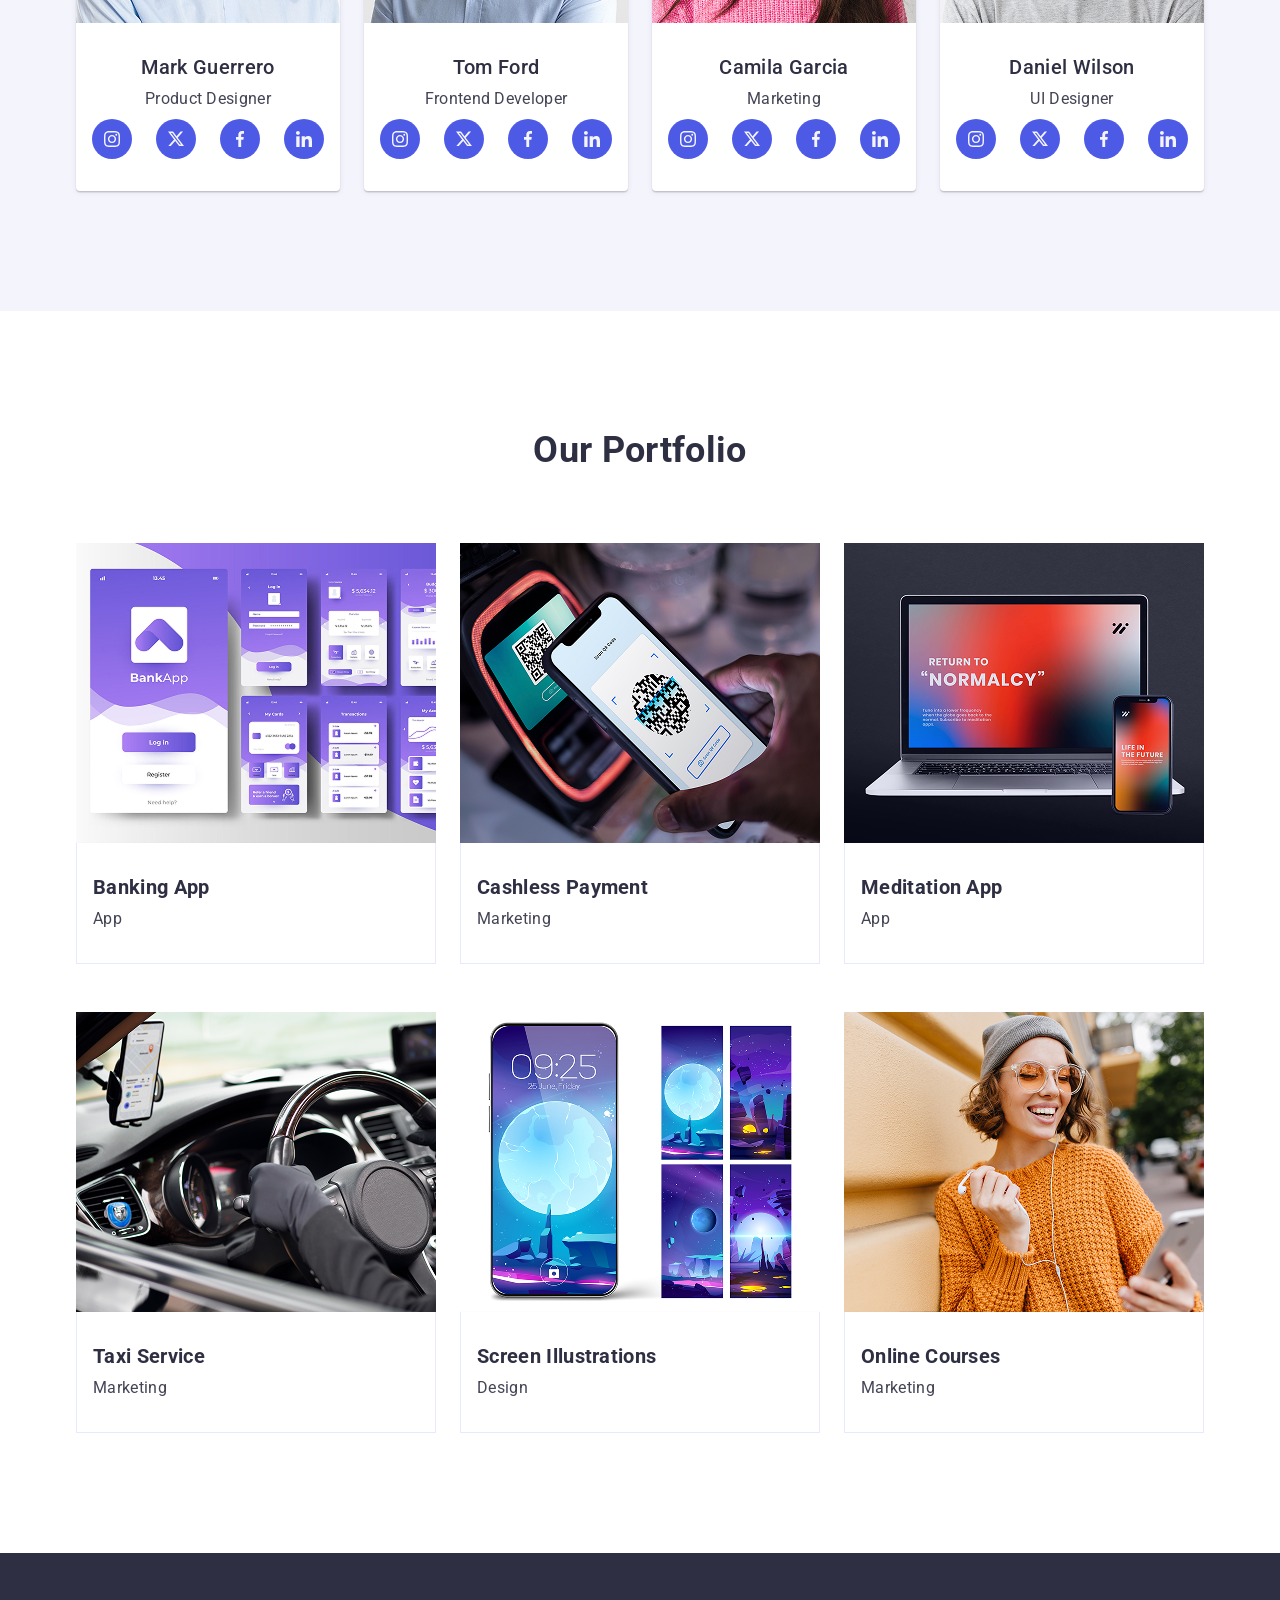
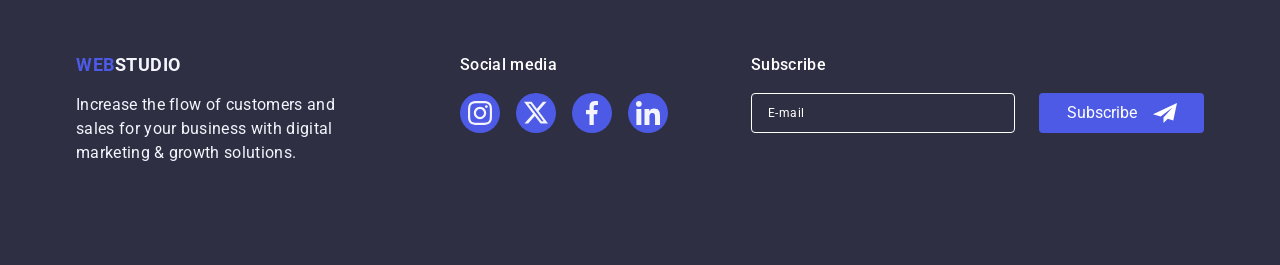
==== commit f8f25a7d: "Correct" ====
--- a/index.html
+++ b/index.html
@@ -32,37 +32,37 @@
           aria-label="Open menu"
           aria-controls="mobile-menu"
         >
-          <nav class="main-nav">
-            <ul class="main-nav-list">
-              <li class="main-nav-item">
-                <a class="main-nav-link current" href="#features">Features</a>
-              </li>
-              <li class="main-nav-item">
-                <a class="main-nav-link" href="#team">Team</a>
-              </li>
-              <li class="main-nav-item">
-                <a class="main-nav-link" href="#portfolio">Portfolio</a>
-              </li>
-            </ul>
-          </nav>
-          <address class="contacts">
-            <ul class="contacts-list">
-              <li class="contacts-item">
-                <a class="contacts-link" href="mailto:info@devstudio.com"
-                  >info@devstudio.com</a
-                >
-              </li>
-              <li class="contacts-item">
-                <a class="contacts-link" href="tel:+110001111111"
-                  >+11 (000) 111-11-11</a
-                >
-              </li>
-            </ul>
-          </address>
           <svg class="mobile-menu-btn-icon" width="24" height="24">
             <use href="./images/icons.svg#menu"></use>
           </svg>
         </button>
+        <nav class="main-nav">
+          <ul class="main-nav-list">
+            <li class="main-nav-item">
+              <a class="main-nav-link current" href="#features">Features</a>
+            </li>
+            <li class="main-nav-item">
+              <a class="main-nav-link" href="#team">Team</a>
+            </li>
+            <li class="main-nav-item">
+              <a class="main-nav-link" href="#portfolio">Portfolio</a>
+            </li>
+          </ul>
+        </nav>
+        <address class="contacts">
+          <ul class="contacts-list">
+            <li class="contacts-item">
+              <a class="contacts-link" href="mailto:info@devstudio.com"
+                >info@devstudio.com</a
+              >
+            </li>
+            <li class="contacts-item">
+              <a class="contacts-link" href="tel:+110001111111"
+                >+11 (000) 111-11-11</a
+              >
+            </li>
+          </ul>
+        </address>
       </div>
     </header>
     <!-- Main section-->
